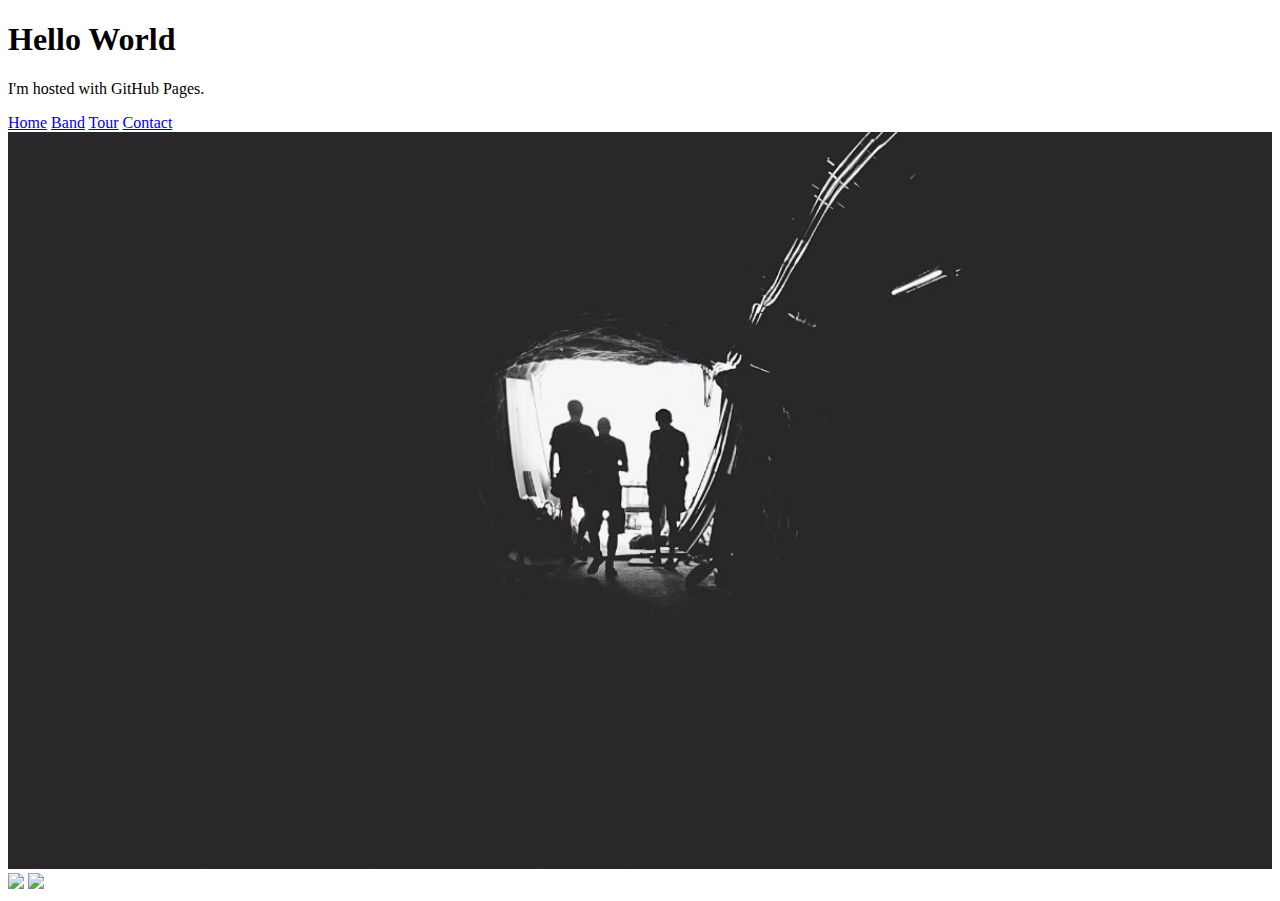
==== index.html @ 99c19e14 "test_01" ====
<!DOCTYPE html>
<html>
<meta charset="UTF-8">
<meta name="viewport" content="width=device-width, initial-scale=1">
<link rel="stylesheet" href="https://www.w3schools.com/w3css/3/w3.css">




	<body>
		<h1>Hello World</h1>
		<p>I'm hosted with GitHub Pages.</p>
		 <!-- Navigation -->
		<nav class="w3-bar w3-black">
		  <a href="#home" class="w3-button w3-bar-item">Home</a>
		  <a href="#band" class="w3-button w3-bar-item">Band</a>
		  <a href="#tour" class="w3-button w3-bar-item">Tour</a>
		  <a href="#contact" class="w3-button w3-bar-item">Contact</a>
		</nav>
		 <!-- Slide Show -->
		<section>
		  <img class="mySlides" src="img_band_la.jpg" style="width:100%">
		  <img class="mySlides" src="img_ny.jpg" style="width:100%">
		  <img class="mySlides" src="img_chicago.jpg" style="width:100%">
		</section> 
	</body>
</html>
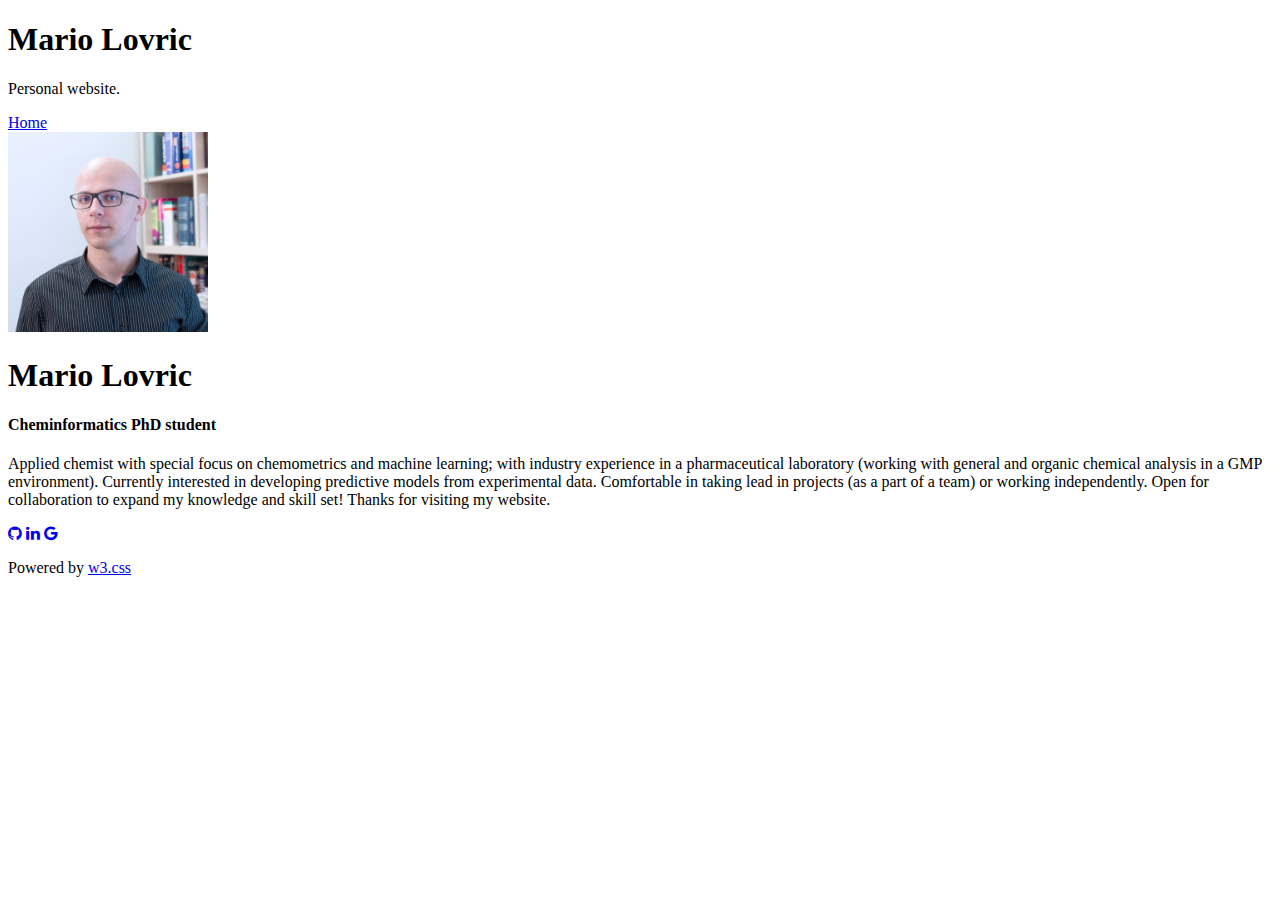
==== commit 19ebc304: "update personal web" ====
--- a/index.html
+++ b/index.html
@@ -3,25 +3,60 @@
 <meta charset="UTF-8">
 <meta name="viewport" content="width=device-width, initial-scale=1">
 <link rel="stylesheet" href="https://www.w3schools.com/w3css/3/w3.css">
+<link rel="stylesheet" href="https://cdnjs.cloudflare.com/ajax/libs/font-awesome/4.7.0/css/font-awesome.min.css">
 
 
 
 
 	<body>
-		<h1>Hello World</h1>
-		<p>I'm hosted with GitHub Pages.</p>
+	
+	
+		<h1>Mario Lovric</h1>
+		<p>Personal website.</p>
+		
+		
 		 <!-- Navigation -->
 		<nav class="w3-bar w3-black">
 		  <a href="#home" class="w3-button w3-bar-item">Home</a>
-		  <a href="#band" class="w3-button w3-bar-item">Band</a>
-		  <a href="#tour" class="w3-button w3-bar-item">Tour</a>
-		  <a href="#contact" class="w3-button w3-bar-item">Contact</a>
+		  
 		</nav>
 		 <!-- Slide Show -->
 		<section>
-		  <img class="mySlides" src="img_band_la.jpg" style="width:100%">
-		  <img class="mySlides" src="img_ny.jpg" style="width:100%">
-		  <img class="mySlides" src="img_chicago.jpg" style="width:100%">
+		
+		<div class="left">
+		  <img class="profile-picture" src="lovric_2.jpg" width="200"/>
+		  <h1 class="name">Mario Lovric</h1>
+		  <h4 class="subtitle">Cheminformatics PhD student</h4>
+		</div>
+    
+		<div class="right">
+		  <p class="bio">
+			Applied chemist with special focus on chemometrics and machine learning; with industry experience in a pharmaceutical laboratory (working with general and organic chemical analysis in a GMP environment). 
+
+			Currently interested in developing predictive models from experimental data.
+			Comfortable in taking lead in projects (as a part of a team) or working independently. 
+			Open for collaboration to expand my knowledge and skill set!
+			Thanks for visiting my website.
+		  </p>
+
+		</div>
+    
 		</section> 
+
+		
+		 <!-- Footer -->
+		<footer class="w3-container w3-padding-64 w3-center w3-black w3-xlarge">
+		  <a href="https://github.com/mariolovric"><i class="fa fa-github"></i></a>
+		  <a href="https://hr.linkedin.com/in/mlovric"><i class="fa fa-linkedin"></i></a>
+		  <a href="https://scholar.google.hr/citations?user=vJxd-xAAAAAJ&hl=en"><i class="fa fa-google"></i></a>
+		  <a href="https://www.researchgate.net/profile/Mario_Lovric"><i class="fa fa-researchgate"></i></a>
+
+		  <p class="w3-medium">
+			Powered by <a href="https://www.w3schools.com/w3css/default.asp" target="_blank">w3.css</a>
+		  </p>
+		</footer> 
+				
+		
+		
 	</body>
 </html>
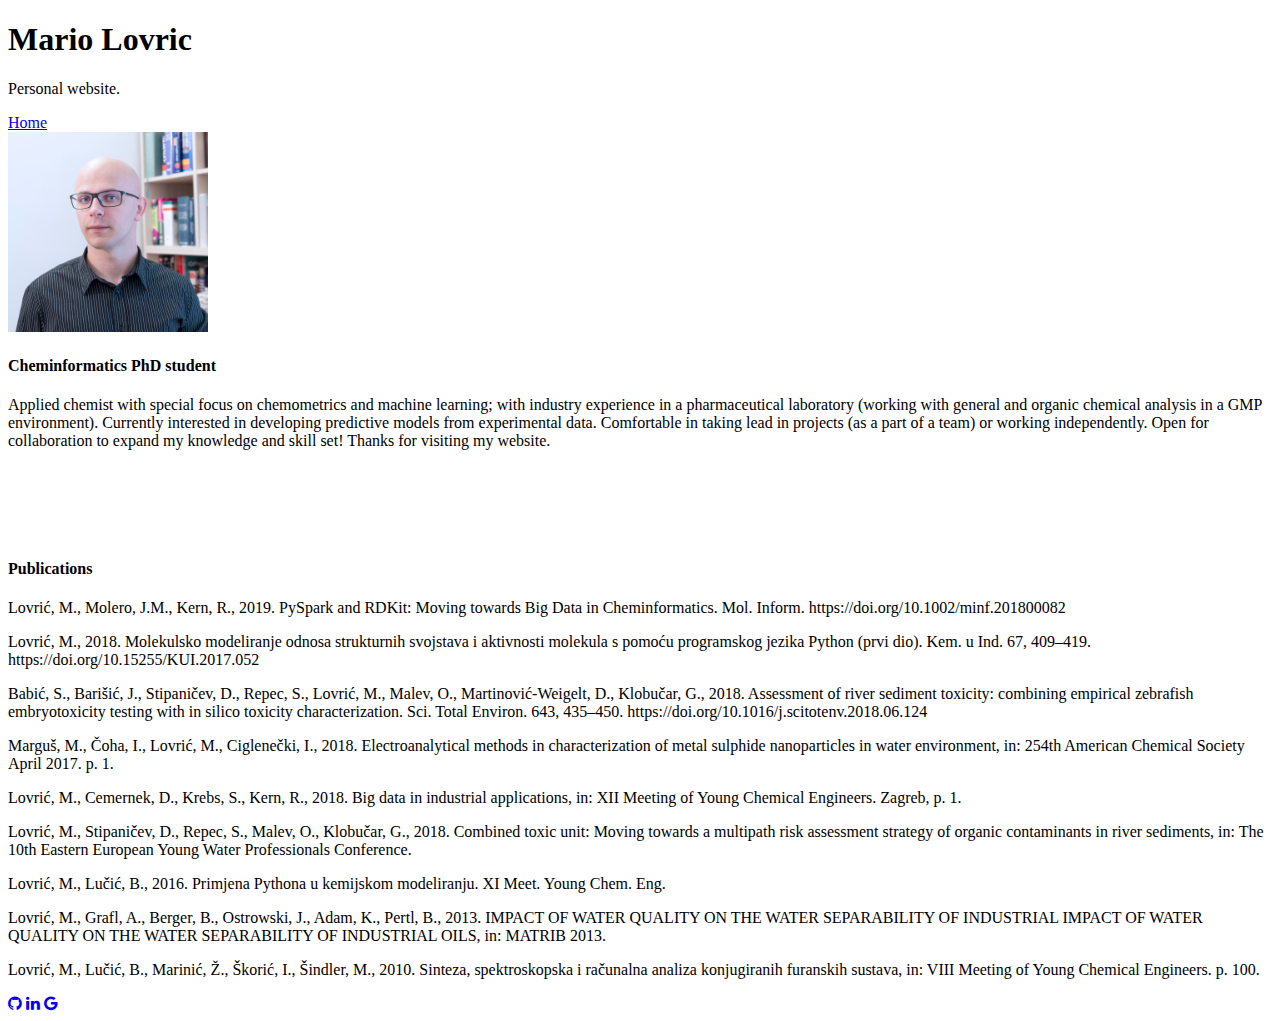
==== commit 9c9408ac: "Update index.html" ====
--- a/index.html
+++ b/index.html
@@ -25,7 +25,7 @@
 		
 		<div class="left">
 		  <img class="profile-picture" src="lovric_2.jpg" width="200"/>
-		  <h1 class="name">Mario Lovric</h1>
+		  
 		  <h4 class="subtitle">Cheminformatics PhD student</h4>
 		</div>
     
@@ -42,8 +42,24 @@
 		</div>
     
 		</section> 
-
-		
+		<br>
+		<br>
+		<br>
+		<br>
+		<div class="right">
+		   <h4 class="subtitle">Publications</h4>
+		   <p class="science" align=right>
+			<p>Lovrić, M., Molero, J.M., Kern, R., 2019. PySpark and RDKit: Moving towards Big Data in Cheminformatics. Mol. Inform. https://doi.org/10.1002/minf.201800082
+			<p>Lovrić, M., 2018. Molekulsko modeliranje odnosa strukturnih svojstava i aktivnosti molekula s pomoću programskog jezika Python (prvi dio). Kem. u Ind. 67, 409–419. https://doi.org/10.15255/KUI.2017.052
+			<p>Babić, S., Barišić, J., Stipaničev, D., Repec, S., Lovrić, M., Malev, O., Martinović-Weigelt, D., Klobučar, G., 2018. Assessment of river sediment toxicity: combining empirical zebrafish embryotoxicity testing with in silico toxicity characterization. Sci. Total Environ. 643, 435–450. https://doi.org/10.1016/j.scitotenv.2018.06.124
+			<p>Marguš, M., Čoha, I., Lovrić, M., Ciglenečki, I., 2018. Electroanalytical methods in characterization of metal sulphide nanoparticles in water environment, in: 254th American Chemical Society April 2017. p. 1.
+			<p>Lovrić, M., Cemernek, D., Krebs, S., Kern, R., 2018. Big data in industrial applications, in: XII Meeting of Young Chemical Engineers. Zagreb, p. 1.
+			<p>Lovrić, M., Stipaničev, D., Repec, S., Malev, O., Klobučar, G., 2018. Combined toxic unit: Moving towards a multipath risk assessment strategy of organic contaminants in river sediments, in: The 10th Eastern European Young Water Professionals Conference.
+			<p>Lovrić, M., Lučić, B., 2016. Primjena Pythona u kemijskom modeliranju. XI Meet. Young Chem. Eng.
+			<p>Lovrić, M., Grafl, A., Berger, B., Ostrowski, J., Adam, K., Pertl, B., 2013. IMPACT OF WATER QUALITY ON THE WATER SEPARABILITY OF INDUSTRIAL IMPACT OF WATER QUALITY ON THE WATER SEPARABILITY OF INDUSTRIAL OILS, in: MATRIB 2013.
+			<p>Lovrić, M., Lučić, B., Marinić, Ž., Škorić, I., Šindler, M., 2010. Sinteza, spektroskopska i računalna analiza konjugiranih furanskih sustava, in: VIII Meeting of Young Chemical Engineers. p. 100.
+	       </p>
+		</div>
 		 <!-- Footer -->
 		<footer class="w3-container w3-padding-64 w3-center w3-black w3-xlarge">
 		  <a href="https://github.com/mariolovric"><i class="fa fa-github"></i></a>
@@ -51,9 +67,6 @@
 		  <a href="https://scholar.google.hr/citations?user=vJxd-xAAAAAJ&hl=en"><i class="fa fa-google"></i></a>
 		  <a href="https://www.researchgate.net/profile/Mario_Lovric"><i class="fa fa-researchgate"></i></a>
 
-		  <p class="w3-medium">
-			Powered by <a href="https://www.w3schools.com/w3css/default.asp" target="_blank">w3.css</a>
-		  </p>
 		</footer> 
 				
 		
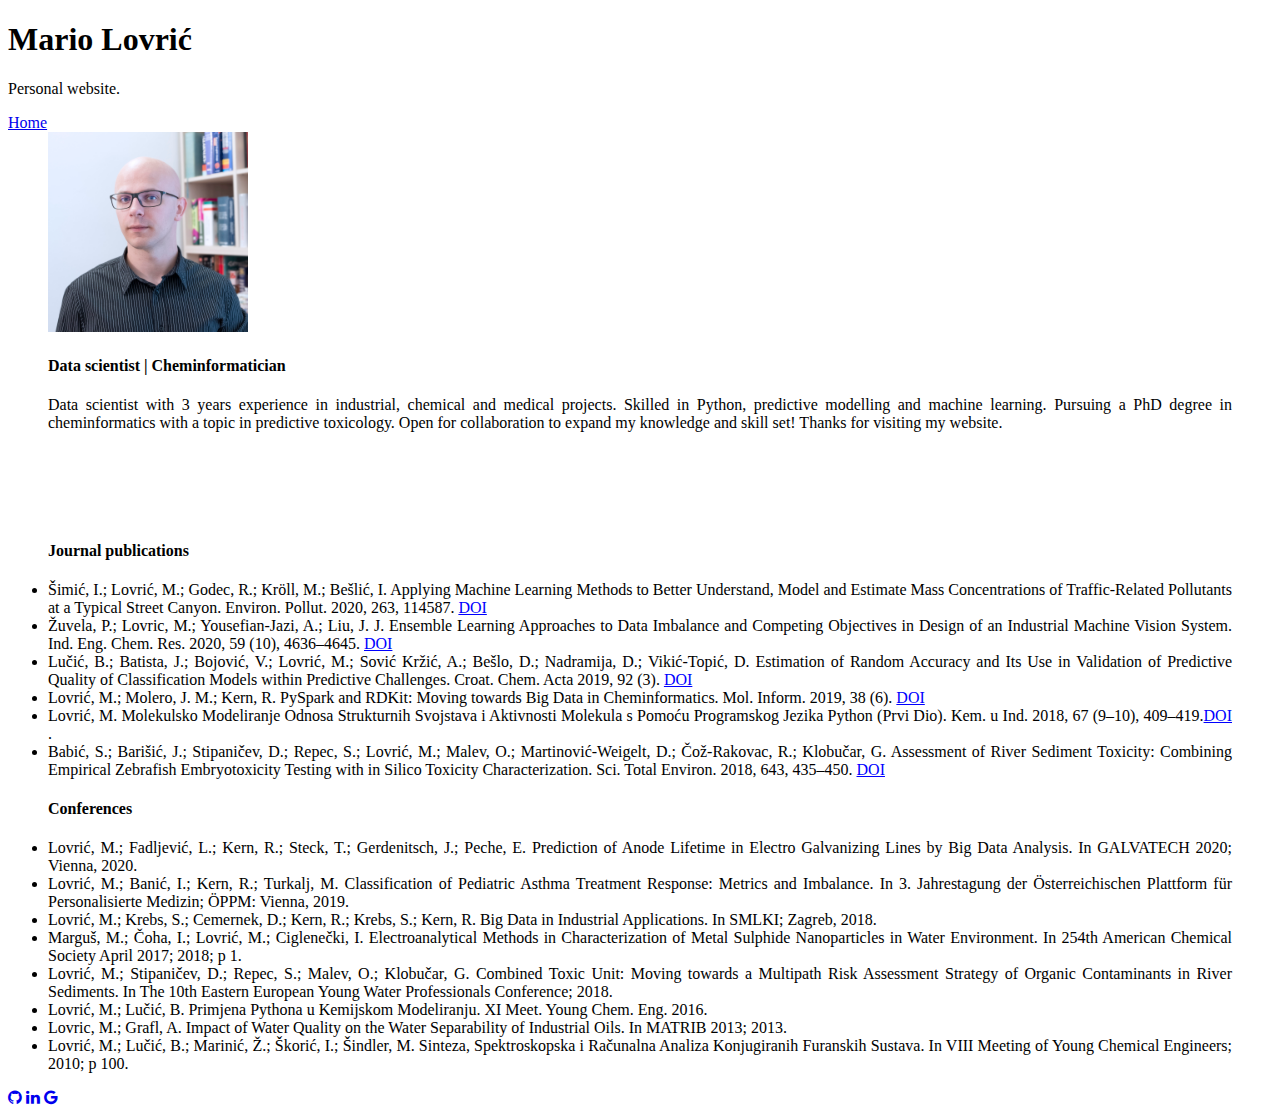
==== commit c45281f7: "Update index.html" ====
--- a/index.html
+++ b/index.html
@@ -11,30 +11,30 @@
 	<body>
 	
 	
-		<h1>Mario Lovric</h1>
+		<h1>Mario Lovrić</h1>
 		<p>Personal website.</p>
 		
 		
-		 <!-- Navigation -->
+		 
 		<nav class="w3-bar w3-black">
 		  <a href="#home" class="w3-button w3-bar-item">Home</a>
 		  
 		</nav>
-		 <!-- Slide Show -->
-		<section>
+		 
+		 
+		 
+		<section style="margin-left: 40px; margin-right:40px">
 		
 		<div class="left">
 		  <img class="profile-picture" src="lovric_2.jpg" width="200"/>
 		  
-		  <h4 class="subtitle">Cheminformatics PhD student</h4>
+		  <h4 class="subtitle" style="font-weight:bold;text-align:justify">Data scientist | Cheminformatician </h4>
 		</div>
     
-		<div class="right">
+		<div class="right" style="text-align:justify">
 		  <p class="bio">
-			Applied chemist with special focus on chemometrics and machine learning; with industry experience in a pharmaceutical laboratory (working with general and organic chemical analysis in a GMP environment). 
-
-			Currently interested in developing predictive models from experimental data.
-			Comfortable in taking lead in projects (as a part of a team) or working independently. 
+			Data scientist with 3 years experience in industrial, chemical and medical projects. Skilled in Python, predictive
+			modelling and machine learning. Pursuing a PhD degree in cheminformatics with a topic in predictive toxicology.
 			Open for collaboration to expand my knowledge and skill set!
 			Thanks for visiting my website.
 		  </p>
@@ -46,18 +46,27 @@
 		<br>
 		<br>
 		<br>
-		<div class="right">
-		   <h4 class="subtitle">Publications</h4>
+		<div class="right" style="margin-left: 40px;margin-right:40px;text-align:justify">
+		   <h4 class="subtitle">Journal publications</h4>
 		   <p class="science" align=right>
-			<p>Lovrić, M., Molero, J.M., Kern, R., 2019. PySpark and RDKit: Moving towards Big Data in Cheminformatics. Mol. Inform. https://doi.org/10.1002/minf.201800082
-			<p>Lovrić, M., 2018. Molekulsko modeliranje odnosa strukturnih svojstava i aktivnosti molekula s pomoću programskog jezika Python (prvi dio). Kem. u Ind. 67, 409–419. https://doi.org/10.15255/KUI.2017.052
-			<p>Babić, S., Barišić, J., Stipaničev, D., Repec, S., Lovrić, M., Malev, O., Martinović-Weigelt, D., Klobučar, G., 2018. Assessment of river sediment toxicity: combining empirical zebrafish embryotoxicity testing with in silico toxicity characterization. Sci. Total Environ. 643, 435–450. https://doi.org/10.1016/j.scitotenv.2018.06.124
-			<p>Marguš, M., Čoha, I., Lovrić, M., Ciglenečki, I., 2018. Electroanalytical methods in characterization of metal sulphide nanoparticles in water environment, in: 254th American Chemical Society April 2017. p. 1.
-			<p>Lovrić, M., Cemernek, D., Krebs, S., Kern, R., 2018. Big data in industrial applications, in: XII Meeting of Young Chemical Engineers. Zagreb, p. 1.
-			<p>Lovrić, M., Stipaničev, D., Repec, S., Malev, O., Klobučar, G., 2018. Combined toxic unit: Moving towards a multipath risk assessment strategy of organic contaminants in river sediments, in: The 10th Eastern European Young Water Professionals Conference.
-			<p>Lovrić, M., Lučić, B., 2016. Primjena Pythona u kemijskom modeliranju. XI Meet. Young Chem. Eng.
-			<p>Lovrić, M., Grafl, A., Berger, B., Ostrowski, J., Adam, K., Pertl, B., 2013. IMPACT OF WATER QUALITY ON THE WATER SEPARABILITY OF INDUSTRIAL IMPACT OF WATER QUALITY ON THE WATER SEPARABILITY OF INDUSTRIAL OILS, in: MATRIB 2013.
-			<p>Lovrić, M., Lučić, B., Marinić, Ž., Škorić, I., Šindler, M., 2010. Sinteza, spektroskopska i računalna analiza konjugiranih furanskih sustava, in: VIII Meeting of Young Chemical Engineers. p. 100.
+		   
+			<li> Šimić, I.; Lovrić, M.; Godec, R.; Kröll, M.; Bešlić, I. Applying Machine Learning Methods to Better Understand, Model and Estimate Mass Concentrations of Traffic-Related Pollutants at a Typical Street Canyon. Environ. Pollut. 2020, 263, 114587. <a href="https://doi.org/10.1016/j.envpol.2020.114587" style="color:blue">DOI</a>
+			<li> Žuvela, P.; Lovric, M.; Yousefian-Jazi, A.; Liu, J. J. Ensemble Learning Approaches to Data Imbalance and Competing Objectives in Design of an Industrial Machine Vision System. Ind. Eng. Chem. Res. 2020, 59 (10), 4636–4645. <a href="https://doi.org/10.1021/acs.iecr.9b05766" style="color:blue">DOI</a>
+			<li> Lučić, B.; Batista, J.; Bojović, V.; Lovrić, M.; Sović Kržić, A.; Bešlo, D.; Nadramija, D.; Vikić-Topić, D. Estimation of Random Accuracy and Its Use in Validation of Predictive Quality of Classification Models within Predictive Challenges. Croat. Chem. Acta 2019, 92 (3). <a href="https://doi.org/10.5562/cca3551" style="color:blue">DOI</a>
+			<li> Lovrić, M.; Molero, J. M.; Kern, R. PySpark and RDKit: Moving towards Big Data in Cheminformatics. Mol. Inform. 2019, 38 (6). <a href="https://doi.org/10.1002/minf.201800082" style="color:blue">DOI</a>
+			<li> Lovrić, M. Molekulsko Modeliranje Odnosa Strukturnih Svojstava i Aktivnosti Molekula s Pomoću Programskog Jezika Python (Prvi Dio). Kem. u Ind. 2018, 67 (9–10), 409–419.<a href="https://doi.org/10.15255/KUI.2017.052" style="color:blue">DOI</a> .
+			<li> Babić, S.; Barišić, J.; Stipaničev, D.; Repec, S.; Lovrić, M.; Malev, O.; Martinović-Weigelt, D.; Čož-Rakovac, R.; Klobučar, G. Assessment of River Sediment Toxicity: Combining Empirical Zebrafish Embryotoxicity Testing with in Silico Toxicity Characterization. Sci. Total Environ. 2018, 643, 435–450. <a href="https://doi.org/10.1016/j.scitotenv.2018.06.124" style="color:blue">DOI</a> 
+	       </p>
+		   <h4 class="subtitle">Conferences</h4>
+		   <p class="science" align=right>
+			<li> Lovrić, M.; Fadljević, L.; Kern, R.; Steck, T.; Gerdenitsch, J.; Peche, E. Prediction of Anode Lifetime in Electro Galvanizing Lines by Big Data Analysis. In GALVATECH 2020; Vienna, 2020.
+			<li> Lovrić, M.; Banić, I.; Kern, R.; Turkalj, M. Classification of Pediatric Asthma Treatment Response: Metrics and Imbalance. In 3. Jahrestagung der Österreichischen Plattform für Personalisierte Medizin; ÖPPM: Vienna, 2019.
+			<li> Lovrić, M.; Krebs, S.; Cemernek, D.; Kern, R.; Krebs, S.; Kern, R. Big Data in Industrial Applications. In SMLKI; Zagreb, 2018.
+			<li> Marguš, M.; Čoha, I.; Lovrić, M.; Ciglenečki, I. Electroanalytical Methods in Characterization of Metal Sulphide Nanoparticles in Water Environment. In 254th American Chemical Society April 2017; 2018; p 1.
+			<li> Lovrić, M.; Stipaničev, D.; Repec, S.; Malev, O.; Klobučar, G. Combined Toxic Unit: Moving towards a Multipath Risk Assessment Strategy of Organic Contaminants in River Sediments. In The 10th Eastern European Young Water Professionals Conference; 2018.
+			<li> Lovrić, M.; Lučić, B. Primjena Pythona u Kemijskom Modeliranju. XI Meet. Young Chem. Eng. 2016.
+			<li> Lovric, M.; Grafl, A. Impact of Water Quality on the Water Separability of Industrial Oils. In MATRIB 2013; 2013.
+			<li> Lovrić, M.; Lučić, B.; Marinić, Ž.; Škorić, I.; Šindler, M. Sinteza, Spektroskopska i Računalna Analiza Konjugiranih Furanskih Sustava. In VIII Meeting of Young Chemical Engineers; 2010; p 100.
 	       </p>
 		</div>
 		 <!-- Footer -->
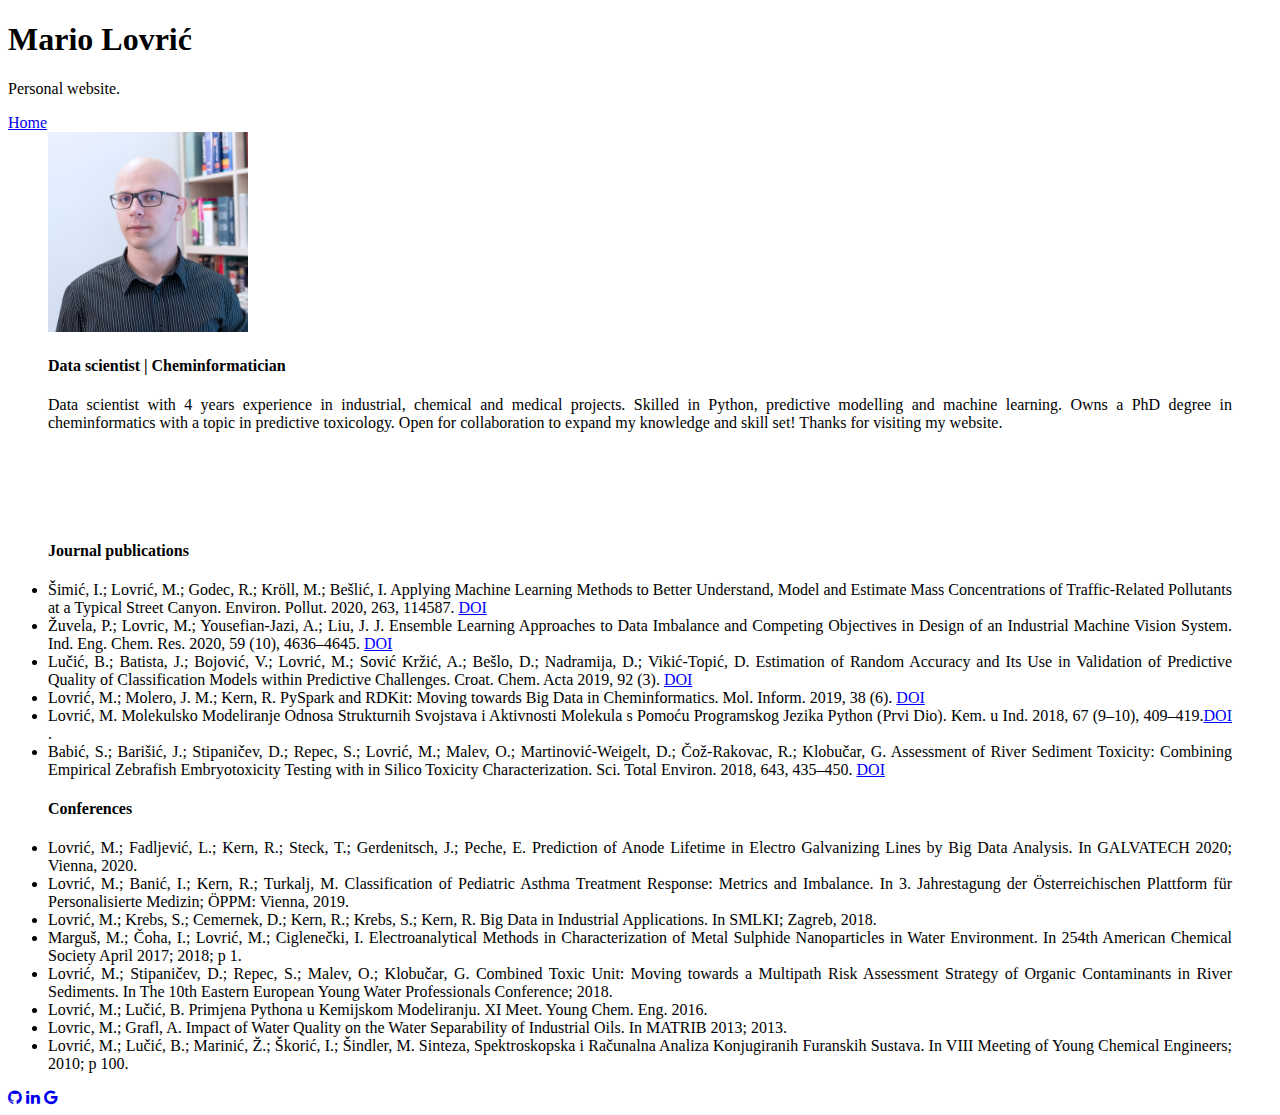
==== commit 0d856d6a: "Update index.html" ====
--- a/index.html
+++ b/index.html
@@ -33,8 +33,8 @@
     
 		<div class="right" style="text-align:justify">
 		  <p class="bio">
-			Data scientist with 3 years experience in industrial, chemical and medical projects. Skilled in Python, predictive
-			modelling and machine learning. Pursuing a PhD degree in cheminformatics with a topic in predictive toxicology.
+			Data scientist with 4 years experience in industrial, chemical and medical projects. Skilled in Python, predictive
+			modelling and machine learning. Owns a PhD degree in cheminformatics with a topic in predictive toxicology.
 			Open for collaboration to expand my knowledge and skill set!
 			Thanks for visiting my website.
 		  </p>
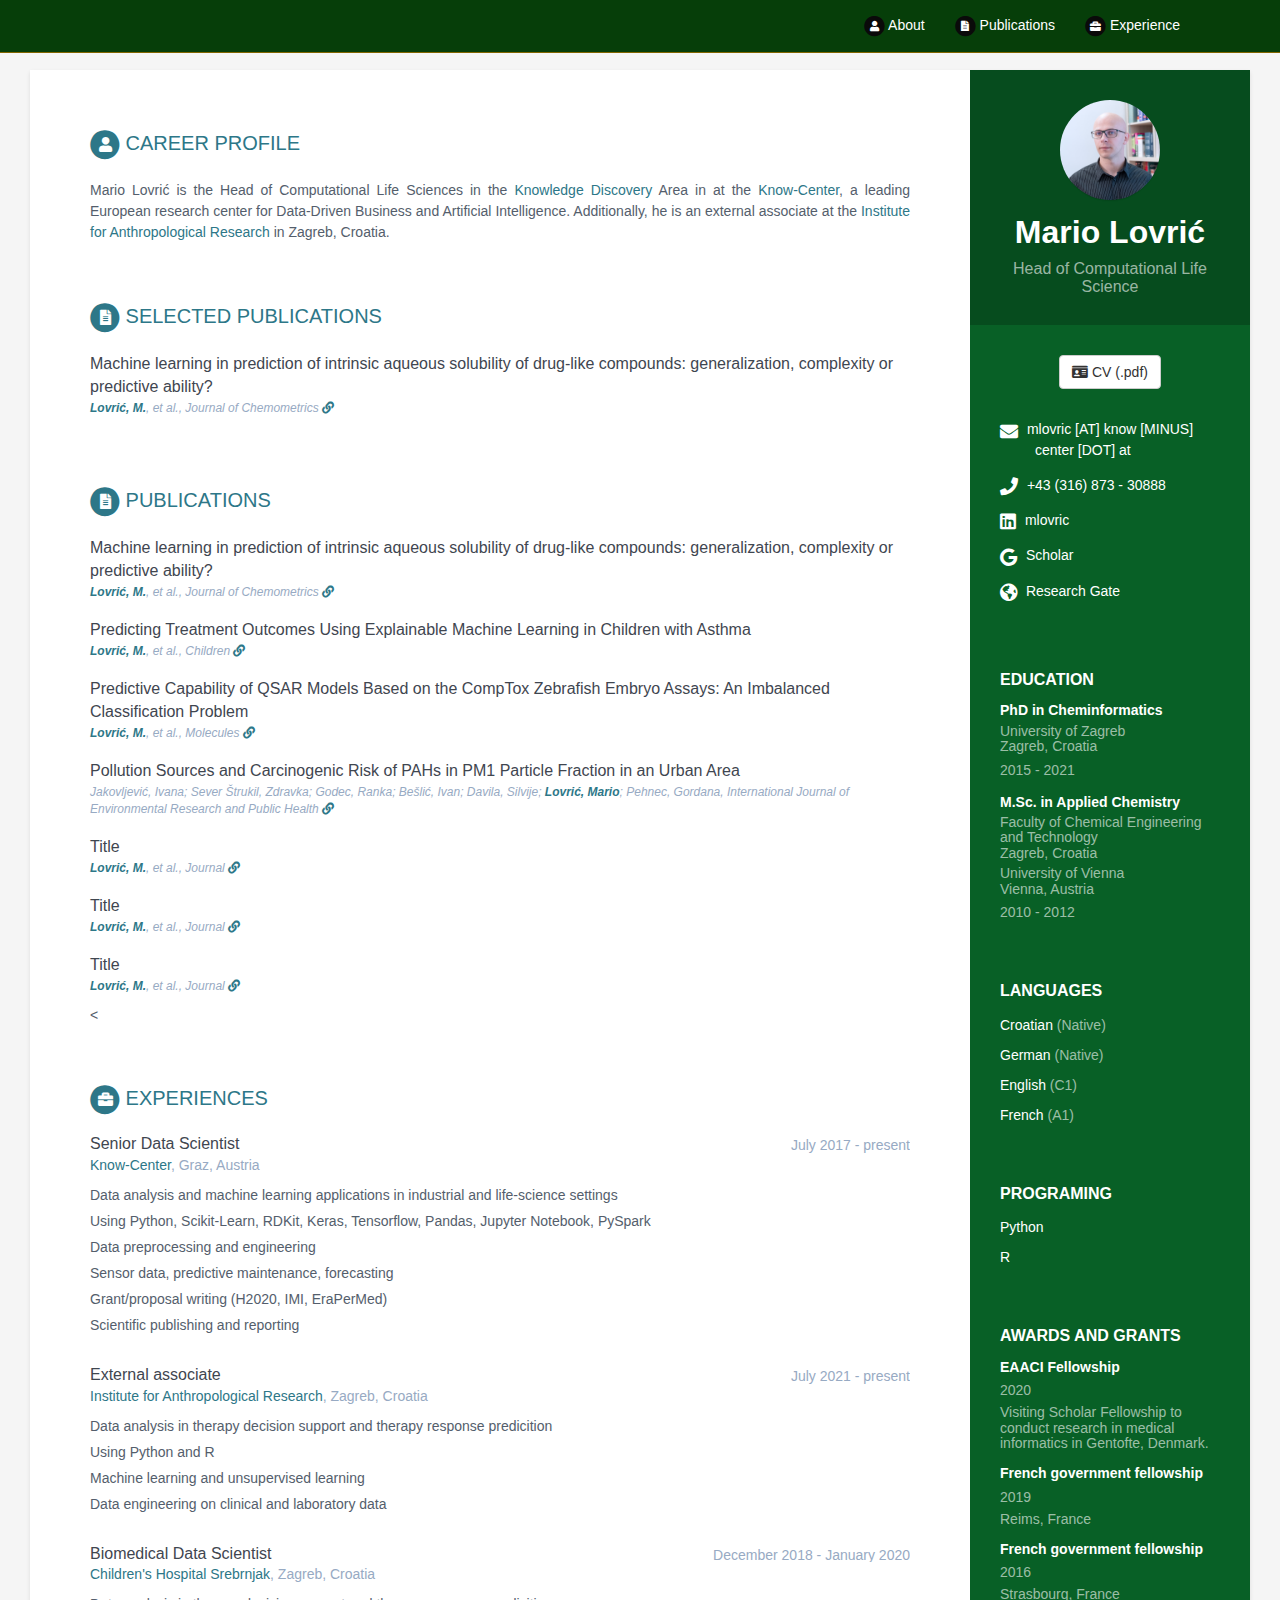
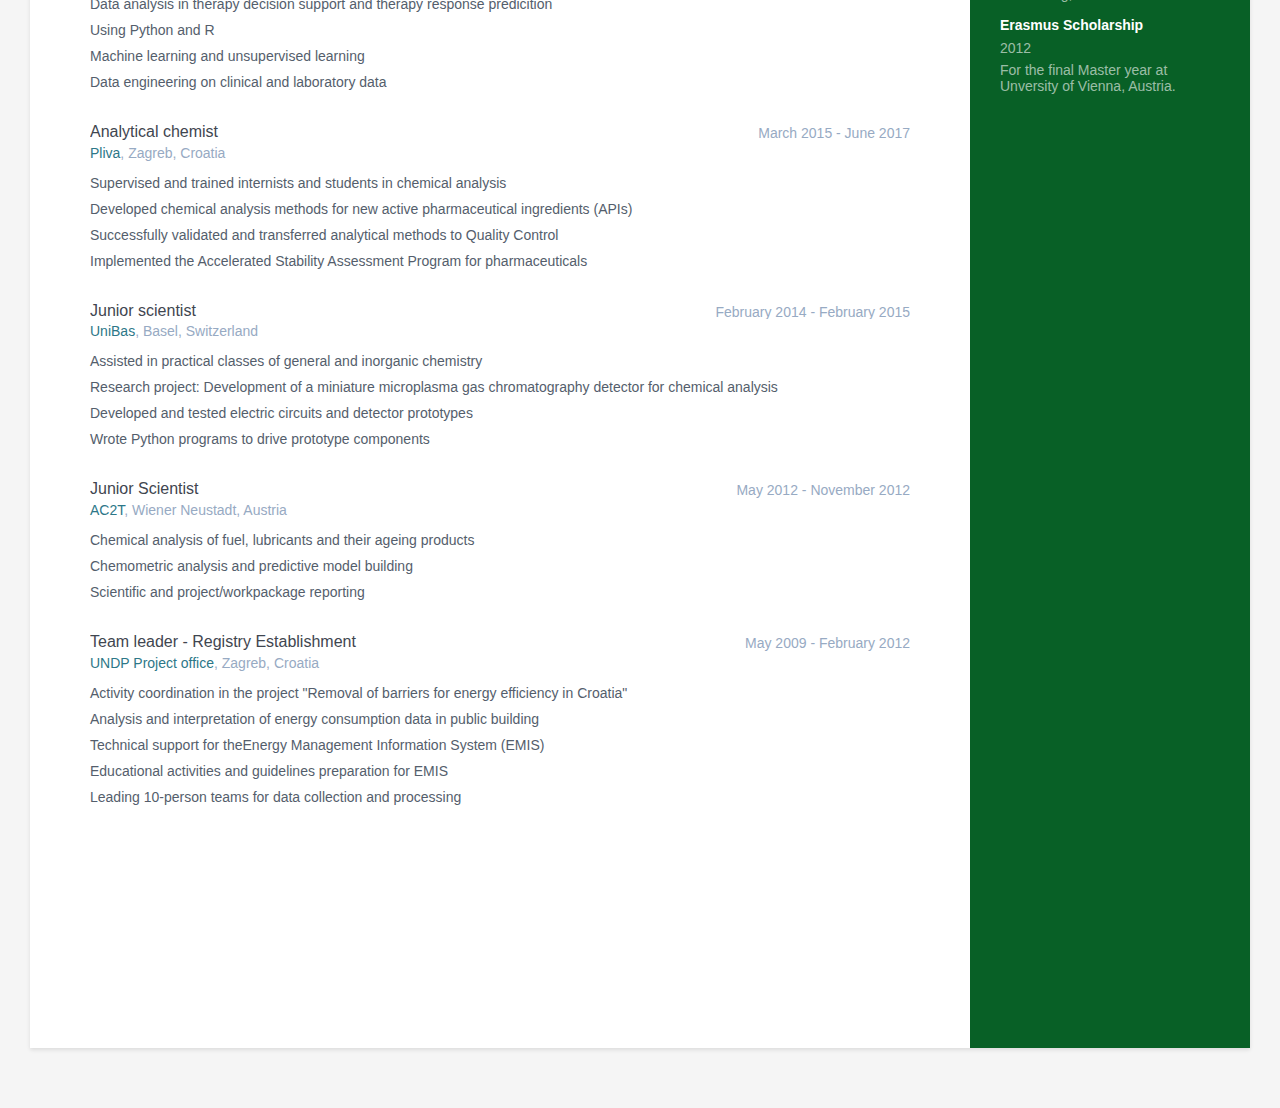
==== commit c779aaa0: "new web" ====
--- a/index.html
+++ b/index.html
@@ -1,84 +1,151 @@
-<!DOCTYPE html>
-<html>
-<meta charset="UTF-8">
-<meta name="viewport" content="width=device-width, initial-scale=1">
-<link rel="stylesheet" href="https://www.w3schools.com/w3css/3/w3.css">
-<link rel="stylesheet" href="https://cdnjs.cloudflare.com/ajax/libs/font-awesome/4.7.0/css/font-awesome.min.css">
+<!DOCTYPE html> <!--[if IE 8]>
+<html lang="en" class="ie8">
+<![endif]--> <!--[if IE 9]>
+<html lang="en" class="ie9">
+<![endif]--> <!--[if !IE]><!-->
+<html lang="en">
+<!--<![endif]-->
+<head>
+    <style>
+        .anchor {
+            padding-top: 50px;
+            margin-top: -50px;
+        }
+
+        .anchor-min {
+            padding-top: 120px;
+            margin-top: -120px;
+        }
+    </style>
+    <title>Mario Lovrić, Head of Computational Life Sciences</title>
+    <meta http-equiv="Content-Type" content="text/html; charset=utf-8" />
+    <meta http-equiv="X-UA-Compatible" content="IE=edge">
+    <meta name="viewport" content="width=device-width, initial-scale=1.0">
+    <meta name="description" content="Mario Lovrić is the head of Computational Life Sciences in Know-Center">
+    <link rel="shortcut icon" href="favicon.ico">
+    <link rel="stylesheet" type='text/css' href="css/bootstrap.min.css">
+    <link rel="stylesheet" type='text/css' href="assets/css/all.css">
+    <link rel="stylesheet" type='text/css' href="assets/css/main.css">
+    <!--[if lt IE 9]> <script src="https://oss.maxcdn.com/html5shiv/3.7.2/html5shiv.min.js"></script> <script src="https://oss.maxcdn.com/respond/1.4.2/respond.min.js"></script> <![endif]-->
+</head>
+<body>
+
+<nav class="navbar navbar-inverse navbar-fixed-top" id="my-navbar" style="background: #063e09; border-color: #826600;">
+    <div class="container">
+        <div class="navbar-header navbar-right">
+            <button type="button" class="navbar-toggle" data-toggle="collapse" data-target="#navbar-collapse">
+                <span class="icon-bar"></span>
+                <span class="icon-bar"></span>
+                <span class="icon-bar"></span>
+                <span class="icon-bar"></span>
+            </button>
+            <a href="" class="navbar-brand"></a>
+        </div><!-- Navbar Header -->
+        <div class="collapse navbar-collapse navbar-right" id="navbar-collapse">
+            <ul class="nav navbar-nav">
+                <li><a href="#about">
+                              <span class="fa-stack fa-xs">
+                                  <i class="fas fa-circle fa-stack-2x" style="color: #0a0a0a"></i>
+                                  <i class="fas fa-user fa-stack-1x fa-inverse"></i>
+                                </span>
+                    <span style="color: #fff">
+                                    About
+                                </span>
+                </a>
+                </li>
+                <li><a href="#selected_pubs">
+                              <span class="fa-stack fa-xs">
+                                  <i class="fas fa-circle fa-stack-2x" style="color: #0a0a0a"></i>
+                                  <i class="fas fa-file-alt fa-stack-1x fa-inverse"></i>
+                                </span>
+                    <span style="color: #fff">
+                                    Publications
+                                </span>
+                </a>
+                </li>
+                <li><a href="#experience" style="color: #fff">
+                             <span class="fa-stack fa-xs">
+                                  <i class="fas fa-circle fa-stack-2x" style="color: #0a0a0a"></i>
+                                  <i class="fas fa-briefcase fa-stack-1x fa-inverse"></i>
+                                </span>
+                    <span style="color: #ffffff">
+                                    Experience
+                                </span>
+                </a>
+                </li>
 
 
+            </ul>
+        </div>
+    </div><!-- End Container -->
+</nav><!-- End Navbar -->
+
+<div class="wrapper" style="margin-top: 40px;">
+
+    <div id="sidebar" class="sidebar-wrapper">
+
+    </div>
+
+    <div class="main-wrapper">
+        <section class="section summary-section">
+            <h2 class="section-title"> <span class="fa-stack fa-xs"> <i class="fas fa-circle fa-stack-2x"></i> <i class="fas fa-user fa-stack-1x fa-inverse"></i> </span> Career Profile</h2>
+            <div id="about" class="summary anchor-min">
+                <p style="text-align: justify;">
+                    Mario Lovrić is the Head of Computational Life Sciences in the
+                    <a href="https://www.know-center.tugraz.at/en/research/areas/knowledge-discovery/" target="_blank">Knowledge Discovery</a> Area in at the
+                    <a href="http://www.know-center.tugraz.at/en/" target="_blank">Know-Center</a>, a leading European research center for Data-Driven Business and Artificial Intelligence.
+                    Additionally, he is an external associate at the
+                    <a href="https://inantro.hr" target="_blank">Institute for Anthropological Research</a> in Zagreb, Croatia.
+                </p>
+            </div>
+        </section>
+
+        <section id="selected_pubs" class="section publications-section anchor">
+        </section>
+
+        <section id="main_pubs" class="section publications-section anchor">
+        </section>
+
+        <section id="experience" class="section experiences-section anchor">
+        </section>
+
+        <section id="projects" class="section projects-section anchor">
+        </section>
+
+        <section id="services" class="section projects-section anchor">
+        </section>
 
 
-	<body>
-	
-	
-		<h1>Mario Lovrić</h1>
-		<p>Personal website.</p>
-		
-		
-		 
-		<nav class="w3-bar w3-black">
-		  <a href="#home" class="w3-button w3-bar-item">Home</a>
-		  
-		</nav>
-		 
-		 
-		 
-		<section style="margin-left: 40px; margin-right:40px">
-		
-		<div class="left">
-		  <img class="profile-picture" src="lovric_2.jpg" width="200"/>
-		  
-		  <h4 class="subtitle" style="font-weight:bold;text-align:justify">Data scientist | Cheminformatician </h4>
-		</div>
-    
-		<div class="right" style="text-align:justify">
-		  <p class="bio">
-			Data scientist with 4 years experience in industrial, chemical and medical projects. Skilled in Python, predictive
-			modelling and machine learning. Owns a PhD degree in cheminformatics with a topic in predictive toxicology.
-			Open for collaboration to expand my knowledge and skill set!
-			Thanks for visiting my website.
-		  </p>
+    </div>
+</div>
+<footer class="footer">
+</footer>
+<script type="text/javascript" src="assets/js/jquery-1.11.3.min.js"></script>
+<script type="text/javascript" src="assets/js/bootstrap.min.js"></script>
+<script type="text/javascript" src="assets/js/main.js"></script>
 
-		</div>
-    
-		</section> 
-		<br>
-		<br>
-		<br>
-		<br>
-		<div class="right" style="margin-left: 40px;margin-right:40px;text-align:justify">
-		   <h4 class="subtitle">Journal publications</h4>
-		   <p class="science" align=right>
-		   
-			<li> Šimić, I.; Lovrić, M.; Godec, R.; Kröll, M.; Bešlić, I. Applying Machine Learning Methods to Better Understand, Model and Estimate Mass Concentrations of Traffic-Related Pollutants at a Typical Street Canyon. Environ. Pollut. 2020, 263, 114587. <a href="https://doi.org/10.1016/j.envpol.2020.114587" style="color:blue">DOI</a>
-			<li> Žuvela, P.; Lovric, M.; Yousefian-Jazi, A.; Liu, J. J. Ensemble Learning Approaches to Data Imbalance and Competing Objectives in Design of an Industrial Machine Vision System. Ind. Eng. Chem. Res. 2020, 59 (10), 4636–4645. <a href="https://doi.org/10.1021/acs.iecr.9b05766" style="color:blue">DOI</a>
-			<li> Lučić, B.; Batista, J.; Bojović, V.; Lovrić, M.; Sović Kržić, A.; Bešlo, D.; Nadramija, D.; Vikić-Topić, D. Estimation of Random Accuracy and Its Use in Validation of Predictive Quality of Classification Models within Predictive Challenges. Croat. Chem. Acta 2019, 92 (3). <a href="https://doi.org/10.5562/cca3551" style="color:blue">DOI</a>
-			<li> Lovrić, M.; Molero, J. M.; Kern, R. PySpark and RDKit: Moving towards Big Data in Cheminformatics. Mol. Inform. 2019, 38 (6). <a href="https://doi.org/10.1002/minf.201800082" style="color:blue">DOI</a>
-			<li> Lovrić, M. Molekulsko Modeliranje Odnosa Strukturnih Svojstava i Aktivnosti Molekula s Pomoću Programskog Jezika Python (Prvi Dio). Kem. u Ind. 2018, 67 (9–10), 409–419.<a href="https://doi.org/10.15255/KUI.2017.052" style="color:blue">DOI</a> .
-			<li> Babić, S.; Barišić, J.; Stipaničev, D.; Repec, S.; Lovrić, M.; Malev, O.; Martinović-Weigelt, D.; Čož-Rakovac, R.; Klobučar, G. Assessment of River Sediment Toxicity: Combining Empirical Zebrafish Embryotoxicity Testing with in Silico Toxicity Characterization. Sci. Total Environ. 2018, 643, 435–450. <a href="https://doi.org/10.1016/j.scitotenv.2018.06.124" style="color:blue">DOI</a> 
-	       </p>
-		   <h4 class="subtitle">Conferences</h4>
-		   <p class="science" align=right>
-			<li> Lovrić, M.; Fadljević, L.; Kern, R.; Steck, T.; Gerdenitsch, J.; Peche, E. Prediction of Anode Lifetime in Electro Galvanizing Lines by Big Data Analysis. In GALVATECH 2020; Vienna, 2020.
-			<li> Lovrić, M.; Banić, I.; Kern, R.; Turkalj, M. Classification of Pediatric Asthma Treatment Response: Metrics and Imbalance. In 3. Jahrestagung der Österreichischen Plattform für Personalisierte Medizin; ÖPPM: Vienna, 2019.
-			<li> Lovrić, M.; Krebs, S.; Cemernek, D.; Kern, R.; Krebs, S.; Kern, R. Big Data in Industrial Applications. In SMLKI; Zagreb, 2018.
-			<li> Marguš, M.; Čoha, I.; Lovrić, M.; Ciglenečki, I. Electroanalytical Methods in Characterization of Metal Sulphide Nanoparticles in Water Environment. In 254th American Chemical Society April 2017; 2018; p 1.
-			<li> Lovrić, M.; Stipaničev, D.; Repec, S.; Malev, O.; Klobučar, G. Combined Toxic Unit: Moving towards a Multipath Risk Assessment Strategy of Organic Contaminants in River Sediments. In The 10th Eastern European Young Water Professionals Conference; 2018.
-			<li> Lovrić, M.; Lučić, B. Primjena Pythona u Kemijskom Modeliranju. XI Meet. Young Chem. Eng. 2016.
-			<li> Lovric, M.; Grafl, A. Impact of Water Quality on the Water Separability of Industrial Oils. In MATRIB 2013; 2013.
-			<li> Lovrić, M.; Lučić, B.; Marinić, Ž.; Škorić, I.; Šindler, M. Sinteza, Spektroskopska i Računalna Analiza Konjugiranih Furanskih Sustava. In VIII Meeting of Young Chemical Engineers; 2010; p 100.
-	       </p>
-		</div>
-		 <!-- Footer -->
-		<footer class="w3-container w3-padding-64 w3-center w3-black w3-xlarge">
-		  <a href="https://github.com/mariolovric"><i class="fa fa-github"></i></a>
-		  <a href="https://hr.linkedin.com/in/mlovric"><i class="fa fa-linkedin"></i></a>
-		  <a href="https://scholar.google.hr/citations?user=vJxd-xAAAAAJ&hl=en"><i class="fa fa-google"></i></a>
-		  <a href="https://www.researchgate.net/profile/Mario_Lovric"><i class="fa fa-researchgate"></i></a>
+<!-- Global site tag (gtag.js) - Google Analytics -->
+<script async src="https://www.googletagmanager.com/gtag/js?id=UA-134621087-1"></script>
+<script>
+    $(document).ready(function(){
 
-		</footer> 
-				
-		
-		
-	</body>
+        $('#main_pubs').load("main_pubs.html");
+        $('#selected_pubs').load("selected_pubs.html");
+        $('#experience').load("experience.html");
+        $('#sidebar').load("sidebar.html");
+
+    });
+
+    window.dataLayer = window.dataLayer || [];
+    function gtag(){dataLayer.push(arguments);}
+    gtag('js', new Date());
+
+    gtag('config', 'UA-134621087-1');
+</script>
+<!--
+    <script> (function (i, s, o, g, r, a, m) { i['GoogleAnalyticsObject'] = r; i[r] = i[r] || function () { (i[r].q = i[r].q || []).push(arguments) }, i[r].l = 1 * new Date(); a = s.createElement(o), m = s.getElementsByTagName(o)[0]; a.async = 1; a.src = g; m.parentNode.insertBefore(a, m) })(window, document, 'script', '//www.google-analytics.com/analytics.js', 'ga'); ga('create', 'UA-134621087-1', 'auto'); ga('send', 'pageview'); </script>
+-->
+</body>
 </html>
+
+
--- a/assets/css/main.css
+++ b/assets/css/main.css
@@ -0,0 +1,393 @@
+
+
+body {
+	font-family: 'Roboto', sans-serif;
+	color: #545E6C;
+	background: #f5f5f5;
+	font-size: 14px;
+	padding: 30px;
+	-webkit-font-smoothing: antialiased;
+	-moz-osx-font-smoothing: grayscale
+}
+
+h1,
+h2,
+h3,
+h4,
+h5,
+h6 {
+	font-weight: 700
+}
+
+.details p {
+	margin-bottom: 5px !important;
+}
+
+a {
+	color: #2d7788
+}
+
+a:hover {
+	text-decoration: underline;
+	color: #1a454f
+}
+
+a:focus {
+	text-decoration: none
+}
+
+p {
+	line-height: 1.5
+}
+
+.wrapper {
+	background: #045314;
+	max-width: 1280px;
+	margin: 0 auto;
+	position: relative;
+	-webkit-box-shadow: 0px 2px 4px rgba(0, 0, 0, 0.1);
+	-moz-box-shadow: 0px 2px 4px rgba(0, 0, 0, 0.1);
+	box-shadow: 0px 2px 4px rgba(0, 0, 0, 0.1)
+}
+
+.sidebar-wrapper {
+	background: #086026;
+	position: absolute;
+	right: 0;
+	width: 280px;
+	height: 100%;
+	min-height: 800px;
+	color: #fff
+}
+
+.sidebar-wrapper a {
+	color: #fff
+}
+
+.sidebar-wrapper .profile-container {
+	padding: 30px;
+	background: rgba(0, 0, 0, 0.2);
+	text-align: center;
+	color: #fff
+}
+
+.sidebar-wrapper .name {
+	font-size: 32px;
+	font-weight: 900;
+	margin-top: 0;
+	margin-bottom: 10px
+}
+
+.sidebar-wrapper .tagline {
+	color: rgba(255, 255, 255, 0.6);
+	font-size: 16px;
+	font-weight: 400;
+	margin-top: 0;
+	margin-bottom: 0
+}
+
+.sidebar-wrapper .profile {
+	margin-bottom: 15px
+}
+
+.sidebar-wrapper .avatar {
+	max-width: 100px;
+	margin-bottom: 15px;
+	border: 0px solid #fff;
+	border-radius: 100%;
+	box-shadow: 0 1px 1px rgba(0, 0, 0, 0.1)
+}
+
+.sidebar-wrapper .contact-list .fas,
+.sidebar-wrapper .contact-list .fab {
+	margin-right: 5px;
+	font-size: 18px;
+	vertical-align: middle
+}
+
+.sidebar-wrapper .contact-list li {
+	margin-bottom: 15px
+}
+
+.sidebar-wrapper .contact-list li:last-child {
+	margin-bottom: 0
+}
+
+.sidebar-wrapper .container-block {
+	padding: 30px
+}
+
+.sidebar-wrapper .container-block-title {
+	text-transform: uppercase;
+	font-size: 16px;
+	font-weight: 700;
+	margin-top: 0;
+	margin-bottom: 15px
+}
+
+.sidebar-wrapper .degree {
+	font-size: 14px;
+	margin-top: 0;
+	margin-bottom: 5px
+}
+
+.sidebar-wrapper .education-container .item {
+	margin-bottom: 15px
+}
+
+.sidebar-wrapper .education-container .item:last-child {
+	margin-bottom: 0
+}
+
+.sidebar-wrapper .education-container .meta {
+	color: rgba(255, 255, 255, 0.6);
+	font-weight: 500;
+	margin-bottom: 0px;
+	margin-top: 0
+}
+
+.sidebar-wrapper .education-container .time {
+	color: rgba(255, 255, 255, 0.6);
+	font-weight: 500;
+	margin-bottom: 0px
+}
+
+.sidebar-wrapper .languages-container .lang-desc {
+	color: rgba(255, 255, 255, 0.6)
+}
+
+.sidebar-wrapper .languages-list {
+	margin-bottom: 0
+}
+
+.sidebar-wrapper .languages-list li {
+	margin-bottom: 10px
+}
+
+.sidebar-wrapper .languages-list li:last-child {
+	margin-bottom: 0
+}
+
+.sidebar-wrapper .interests-list {
+	margin-bottom: 0
+}
+
+.sidebar-wrapper .interests-list li {
+	margin-bottom: 10px
+}
+
+.sidebar-wrapper .interests-list li:last-child {
+	margin-bottom: 0
+}
+
+.main-wrapper {
+	background: #fff;
+	padding: 60px;
+	padding-right: 340px
+}
+
+.main-wrapper .section-title {
+	text-transform: uppercase;
+	font-size: 20px;
+	font-weight: 500;
+	color: #2d7788;
+	position: relative;
+	margin-top: 0;
+	margin-bottom: 20px
+}
+
+.main-wrapper .section {
+	margin-bottom: 60px
+}
+
+.main-wrapper .experiences-section .item,
+.main-wrapper .educations-section .item {
+	margin-bottom: 30px
+}
+
+.main-wrapper .upper-row {
+	position: relative;
+	overflow: hidden;
+	margin-bottom: 2px
+}
+
+.main-wrapper .job-title,
+.main-wrapper .degree {
+	color: #3F4650;
+	font-size: 16px;
+	margin-top: 0;
+	margin-bottom: 0;
+	font-weight: 500
+}
+
+.main-wrapper .time {
+	position: absolute;
+	right: 0;
+	top: 0;
+	color: #97AAC3
+}
+
+.main-wrapper .company,
+.main-wrapper .university {
+	margin-bottom: 10px;
+	color: #97AAC3
+}
+
+.main-wrapper .project-title {
+	font-size: 16px;
+	font-weight: 400;
+	margin-top: 0;
+	margin-bottom: 5px
+}
+
+.main-wrapper .projects-section .intro {
+	margin-bottom: 30px
+}
+
+.main-wrapper .projects-section .item {
+	margin-bottom: 15px
+}
+
+.main-wrapper .publication-title {
+	font-size: 16px;
+	font-weight: 400;
+	color: #3F4650;
+	margin-bottom: 1px
+}
+
+.main-wrapper .publication-authors {
+	font-style: italic;
+	color: #97AAC3;
+	margin-bottom: 1px
+}
+
+.main-wrapper .publication-authors b{
+	color: #2d7788;
+}
+
+
+.main-wrapper .publications-section .intro {
+	margin-bottom: 30px
+}
+
+.main-wrapper .publications-section .item {
+	margin-bottom: 10px;
+    font-size: 12px;
+}
+
+.skillset .item {
+	margin-bottom: 15px;
+	overflow: hidden
+}
+
+.skillset .level-title {
+	font-size: 14px;
+	margin-top: 0;
+	margin-bottom: 12px
+}
+
+.skillset .level-bar {
+	height: 12px;
+	background: #f5f5f5
+}
+
+.skillset .level-bar-inner {
+	height: 12px;
+	background: #7bc2d3
+}
+
+.footer {
+	padding-top: 30px
+}
+
+.footer .copyright {
+	line-height: 1.6;
+	color: #545E6C;
+	font-size: 13px
+}
+
+.footer .fa-heart {
+	color: #fb866a
+}
+
+@media (max-width: 767px) {
+	body {
+		padding: 0
+	}
+	.sidebar-wrapper {
+		position: static;
+		width: inherit
+	}
+	.main-wrapper {
+		padding: 30px
+	}
+	.main-wrapper .time {
+		position: static;
+		display: block;
+		margin-top: 5px
+	}
+	.main-wrapper .upper-row {
+		margin-bottom: 0
+	}
+}
+
+@media (min-width: 992px) {
+	.skillset .level-title {
+		display: inline-block;
+		float: left;
+		width: 30%;
+		margin-bottom: 0
+	}
+	.skillset .level-bar {
+		display: inline-block;
+		width: 70%;
+		float: left;
+		position: relative;
+		top: 1px
+	}
+}
+
+@media print {
+	@page {
+		size: A4
+	}
+	body {
+		font-size: 12pt
+	}
+	img.avatar {
+		filter: grayscale(1);
+		-webkit-filter: greyscale(1)
+	}
+	.main-wrapper .time {
+		float: right;
+		color: black !important;
+		-webkit-print-color-adjust: exact
+	}
+	.sidebar-wrapper {
+		position: static;
+		float: right;
+		width: 40%;
+		-webkit-print-color-adjust: exact
+	}
+	.remove-container.container-block {
+		display: none
+	}
+	footer {
+		display: none
+	}
+	.skillset .level-bar-inner {
+		background-color: black !important;
+		-webkit-print-color-adjust: exact
+	}
+}
+
+.col-xs-1 {
+    width: 4.8% !important;
+}
+
+.col-xs-11 {
+    width: 95.2% !important;
+}
+
+
+
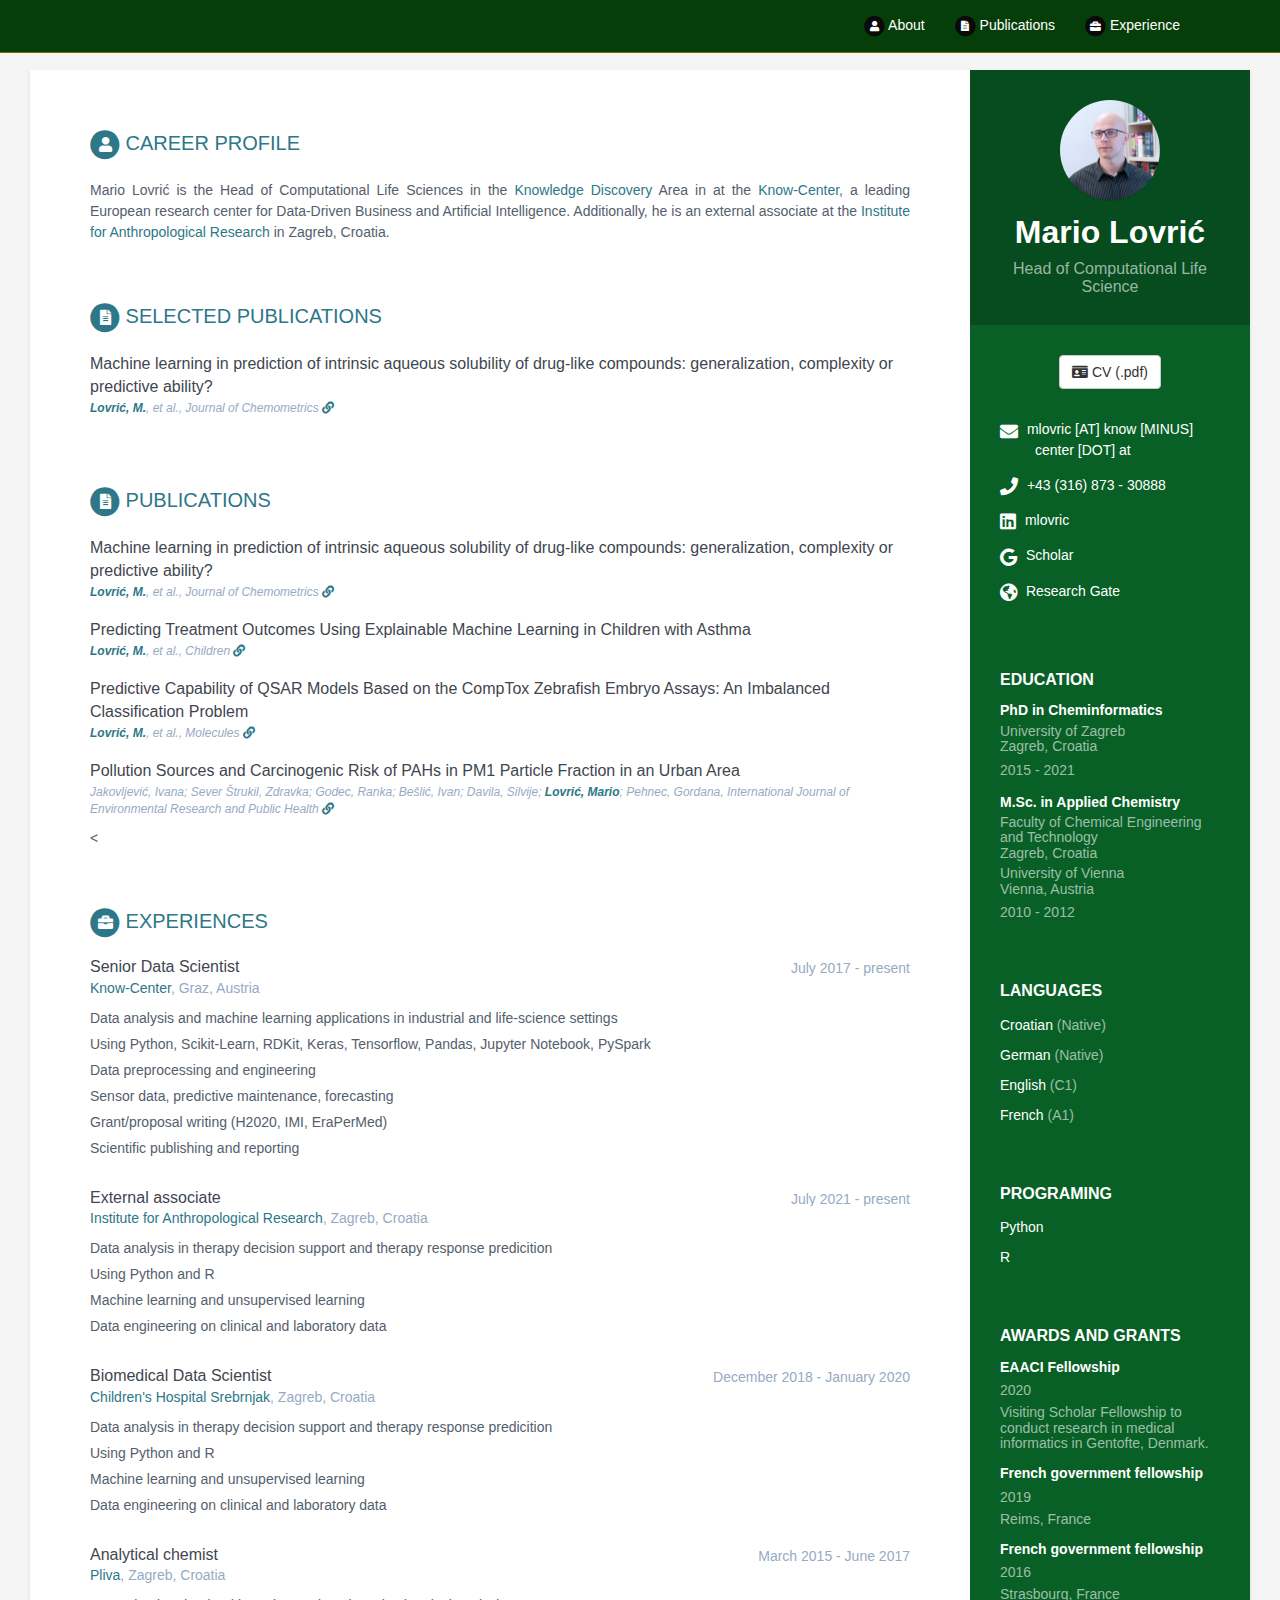
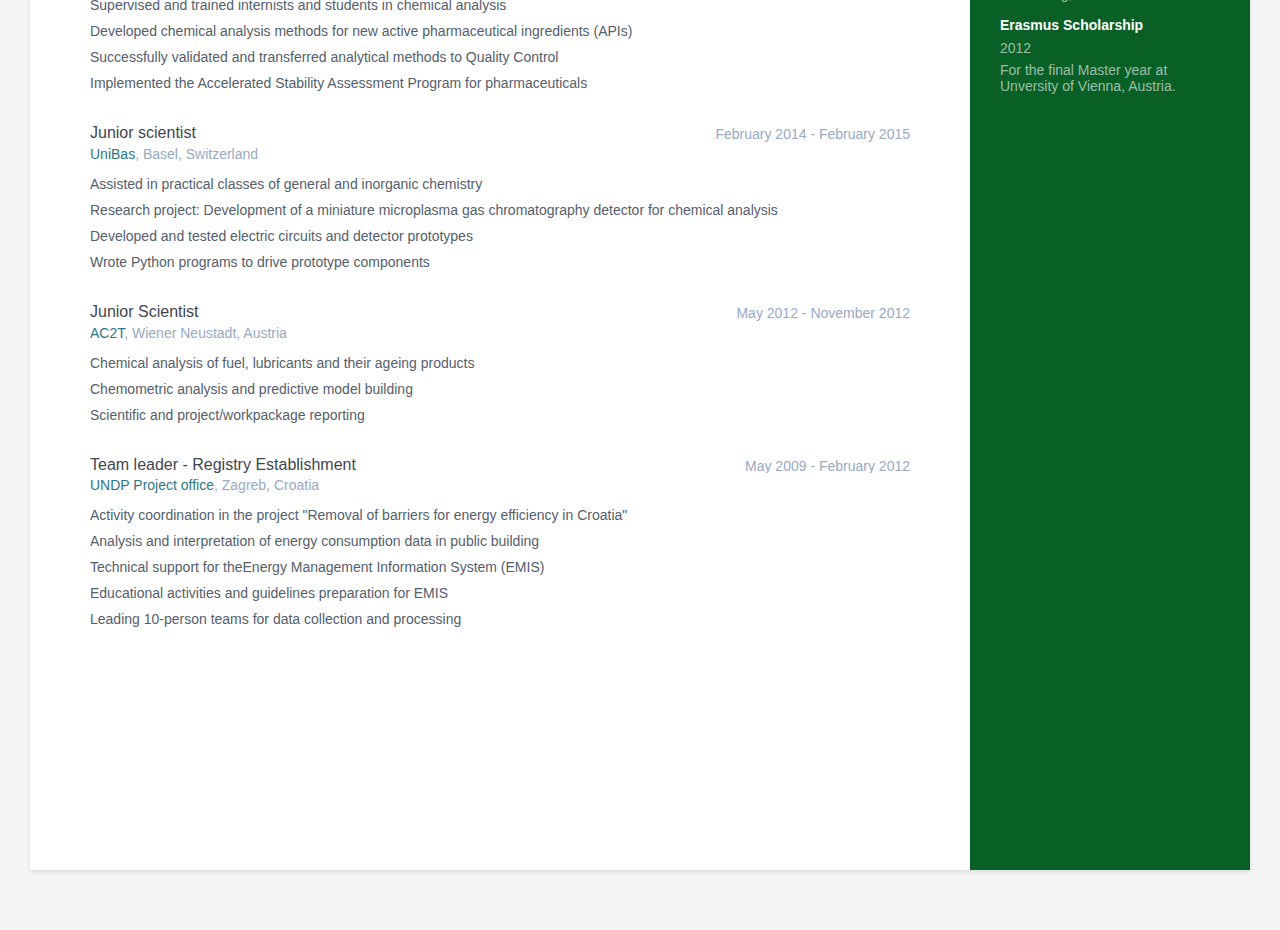
==== commit 19632a3e: "main" ====
--- a/index.html
+++ b/index.html
@@ -17,11 +17,11 @@
             margin-top: -120px;
         }
     </style>
-    <title>Mario Lovrić, Head of Computational Life Sciences</title>
+    <title>Mario Lovrić, Research Lead Life Sciences</title>
     <meta http-equiv="Content-Type" content="text/html; charset=utf-8" />
     <meta http-equiv="X-UA-Compatible" content="IE=edge">
     <meta name="viewport" content="width=device-width, initial-scale=1.0">
-    <meta name="description" content="Mario Lovrić is the head of Computational Life Sciences in Know-Center">
+    <meta name="description" content="Mario Lovrić is the Research Lead of Life Sciences in Know-Center">
     <link rel="shortcut icon" href="favicon.ico">
     <link rel="stylesheet" type='text/css' href="css/bootstrap.min.css">
     <link rel="stylesheet" type='text/css' href="assets/css/all.css">
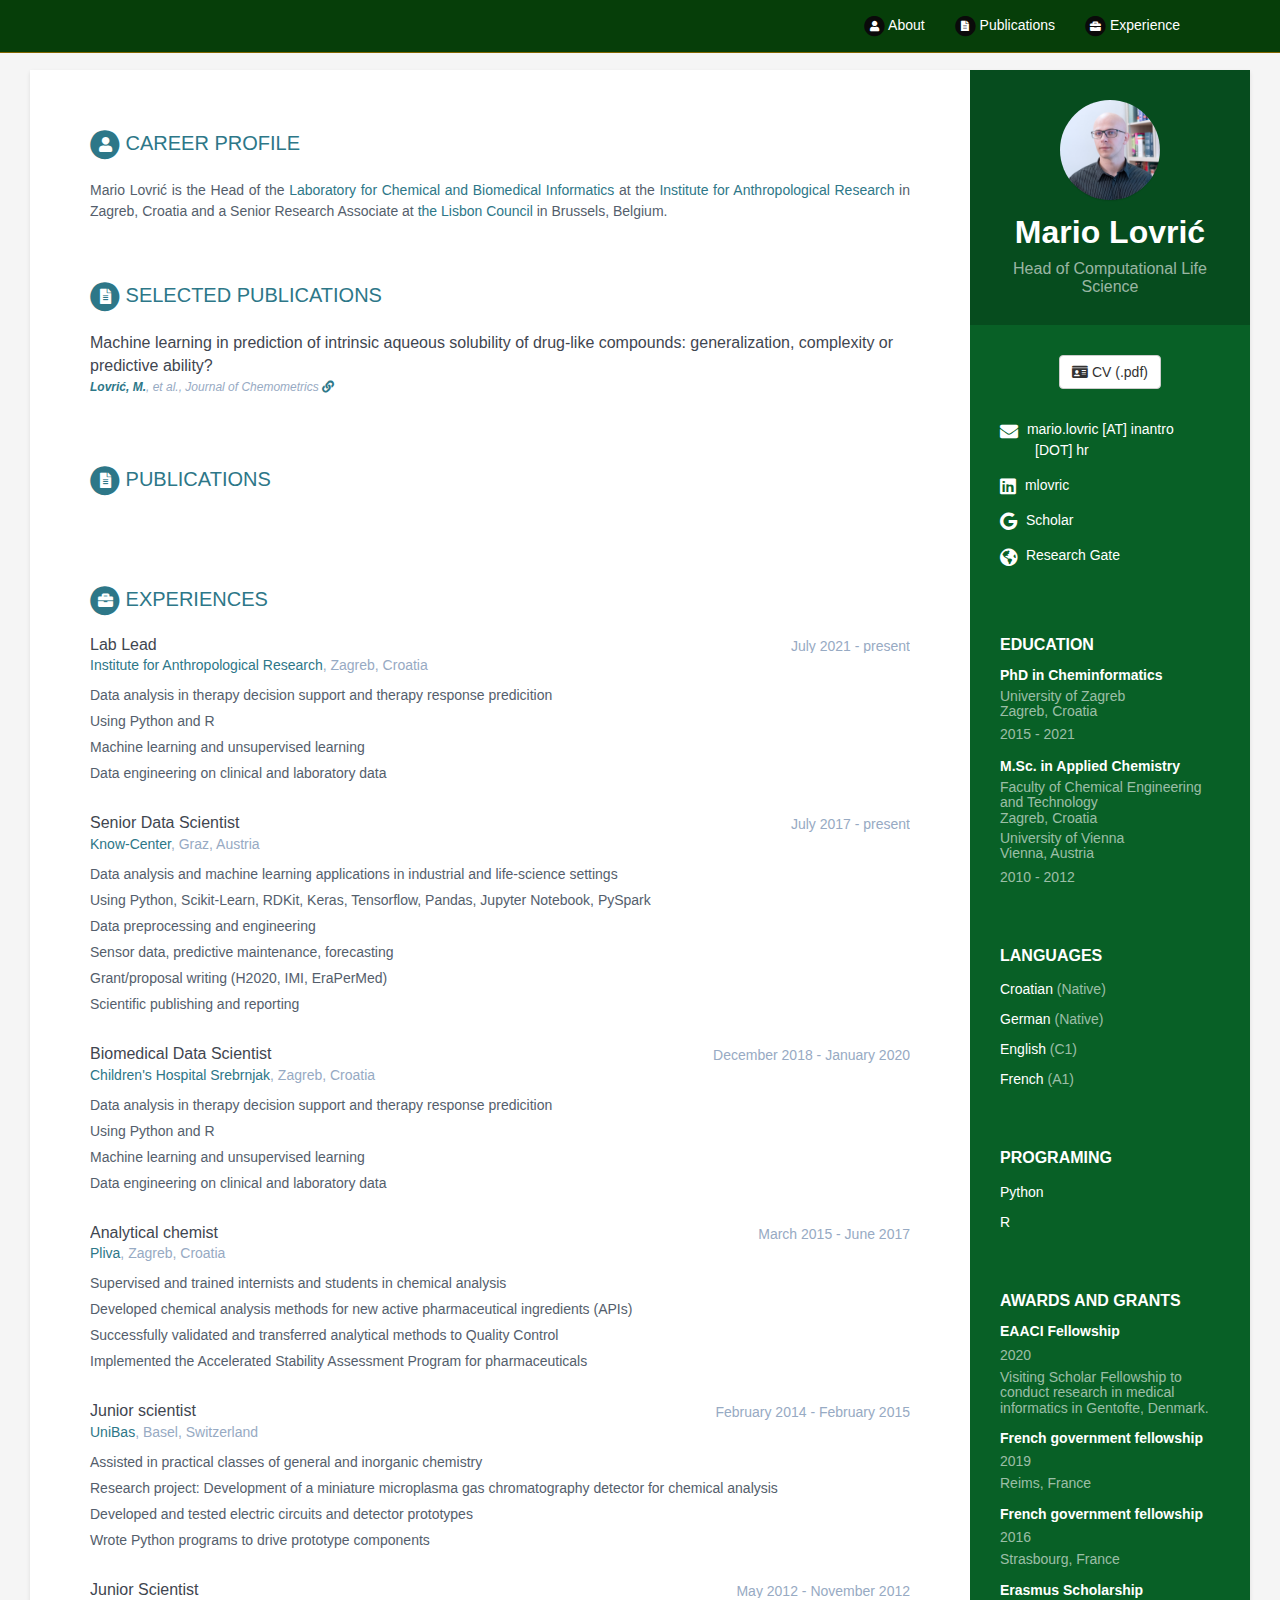
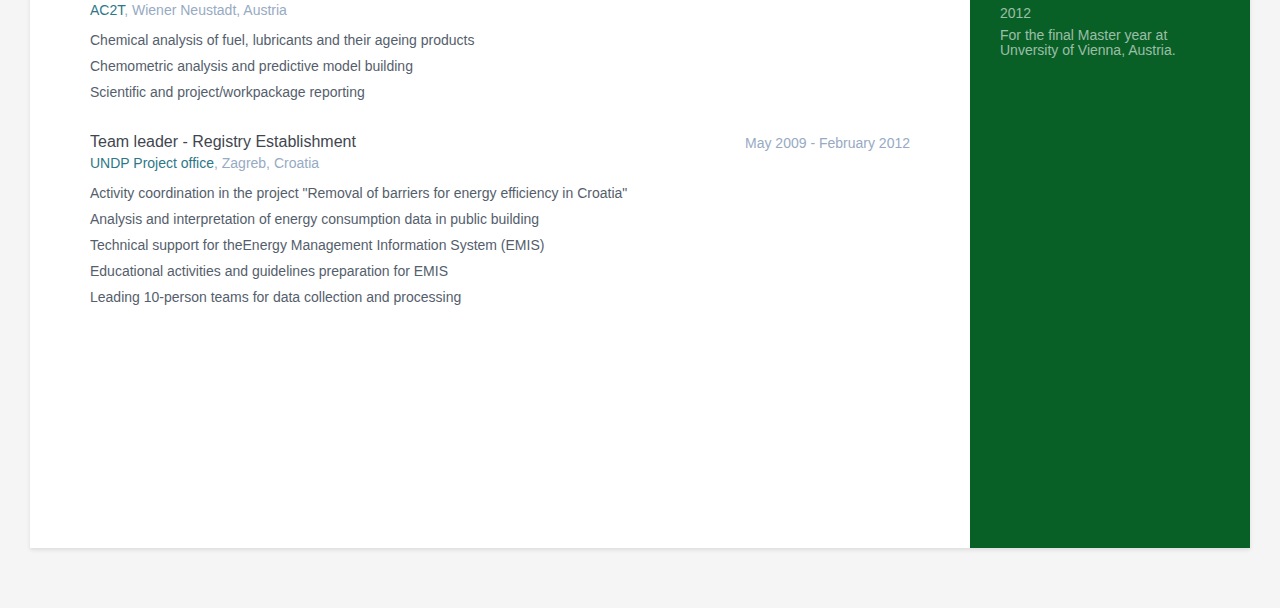
==== commit e5bcfc04: "update" ====
--- a/index.html
+++ b/index.html
@@ -21,7 +21,7 @@
     <meta http-equiv="Content-Type" content="text/html; charset=utf-8" />
     <meta http-equiv="X-UA-Compatible" content="IE=edge">
     <meta name="viewport" content="width=device-width, initial-scale=1.0">
-    <meta name="description" content="Mario Lovrić is the Research Lead of Life Sciences in Know-Center">
+    <meta name="description" content="Mario Lovrić - Lab Lead Computational Life Sciences">
     <link rel="shortcut icon" href="favicon.ico">
     <link rel="stylesheet" type='text/css' href="css/bootstrap.min.css">
     <link rel="stylesheet" type='text/css' href="assets/css/all.css">
@@ -91,11 +91,12 @@
             <h2 class="section-title"> <span class="fa-stack fa-xs"> <i class="fas fa-circle fa-stack-2x"></i> <i class="fas fa-user fa-stack-1x fa-inverse"></i> </span> Career Profile</h2>
             <div id="about" class="summary anchor-min">
                 <p style="text-align: justify;">
-                    Mario Lovrić is the Head of Computational Life Sciences in the
-                    <a href="https://www.know-center.tugraz.at/en/research/areas/knowledge-discovery/" target="_blank">Knowledge Discovery</a> Area in at the
-                    <a href="http://www.know-center.tugraz.at/en/" target="_blank">Know-Center</a>, a leading European research center for Data-Driven Business and Artificial Intelligence.
-                    Additionally, he is an external associate at the
-                    <a href="https://inantro.hr" target="_blank">Institute for Anthropological Research</a> in Zagreb, Croatia.
+                    Mario Lovrić is the Head of the
+                    <a href="https://inantro.hr/en/the-laboratory-for-chemical-and-biomedical-informatics/" target="_blank">Laboratory for Chemical and Biomedical Informatics </a> at the
+                    <a href="https://inantro.hr" target="_blank">Institute for Anthropological Research</a> in Zagreb, Croatia and a Senior Research Associate at
+                    <a href="https://lisboncouncil.net/" target="_blank">the Lisbon Council</a> in Brussels, Belgium.
+
+
                 </p>
             </div>
         </section>
